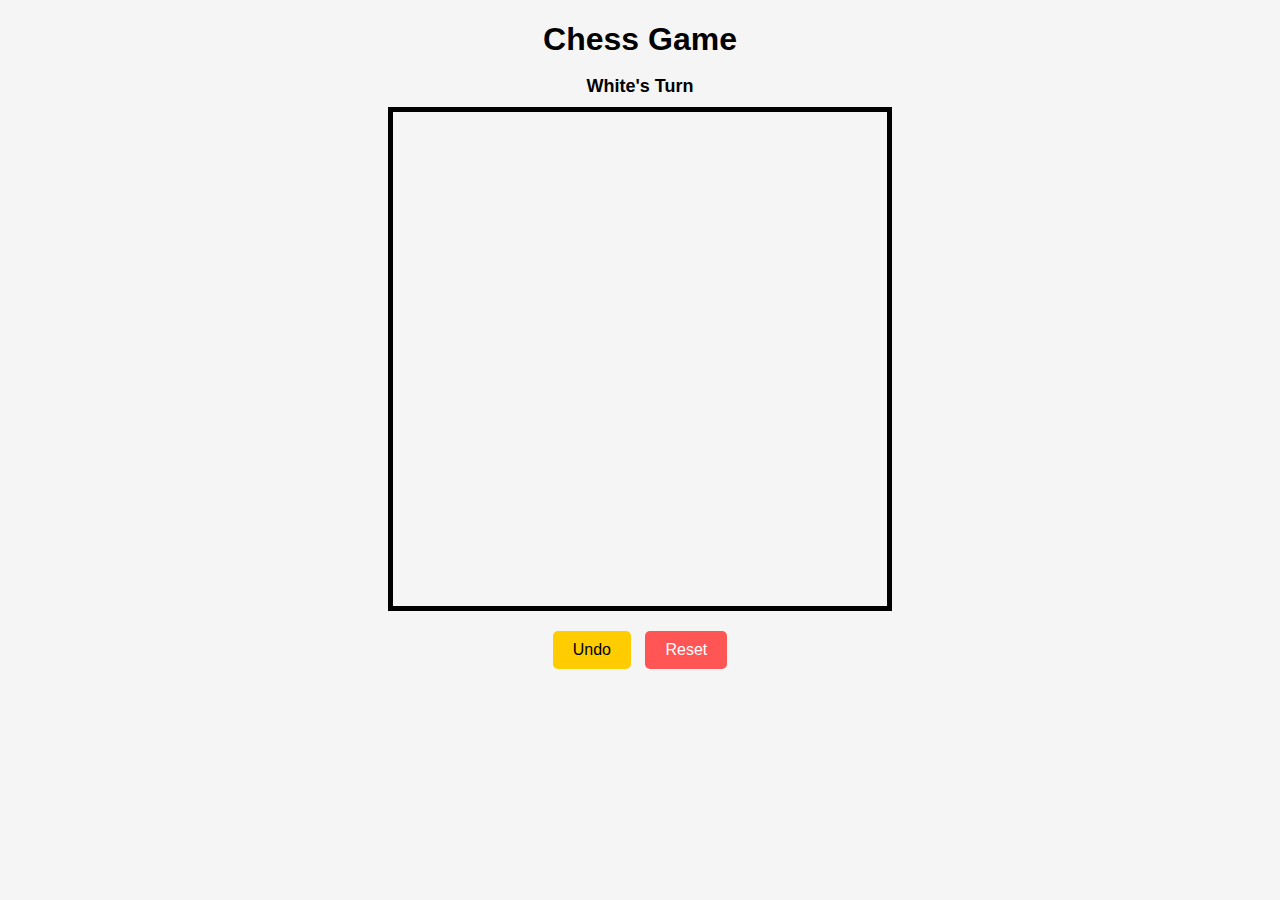
==== in.html @ 85e349fd "shit" ====
<!DOCTYPE html>
<html lang="en">
<head>
    <meta charset="UTF-8">
    <meta name="viewport" content="width=device-width, initial-scale=1.0">
    <title>Chess Game</title>
    <link rel="stylesheet" href="styles.css">
</head>
<body>
    <h1>Chess Game</h1>
    <p id="turn-indicator">White's Turn</p>
    <div class="chess-container">
        <div class="rank-labels"></div>
        <div class="board-wrapper">
            <div class="board"></div>
        </div>
        <div class="file-labels"></div>
    </div>
    <div class="buttons">
        <button id="undo">Undo</button>
        <button id="reset">Reset</button>
    </div>
    <script src="js/board.js"></script>
    <script src="js/movement.js"></script>
    <script src="js/gameLogic.js"></script>
    <script src="js/highlights.js"></script>
    <script src="js/promotion.js"></script>
    <script src="js/main.js"></script>

</body>
</html>
---- styles.css ----
body {
    text-align: center;
    font-family: Arial, sans-serif;
    background-color: #f5f5f5;
}

h1 {
    margin-bottom: 10px;
}

#turn-indicator {
    font-size: 18px;
    font-weight: bold;
    margin-bottom: 10px;
}

.chess-container {
    display: flex;
    flex-direction: column;
    align-items: center;
}

.board-wrapper {
    display: flex;
    position: relative;
}

.rank-labels {
    display: flex;
    flex-direction: column;
    justify-content: space-between;
    font-size: 18px;
    font-weight: bold;
    margin-right: 5px;
}

.file-labels {
    display: flex;
    justify-content: space-between;
    font-size: 18px;
    font-weight: bold;
    margin-top: 5px;
    width: 484px;
}

.board {
    display: grid;
    grid-template-columns: repeat(8, 60px);
    grid-template-rows: repeat(8, 60px);
    gap: 2px;
    width: 494px;
    border: 5px solid black;
}

.square {
    width: 60px;
    height: 60px;
    display: flex;
    align-items: center;
    justify-content: center;
    font-size: 50px;
    font-weight: bold;
    cursor: pointer;
}

.dark {
    background-color: #769656;
}

.light {
    background-color: #eeeed2;
}

.buttons {
    margin-top: 10px;
}

button {
    padding: 10px 20px;
    font-size: 16px;
    margin: 5px;
    cursor: pointer;
    border: none;
    border-radius: 5px;
}

#undo {
    background-color: #ffcc00;
}

#reset {
    background-color: #ff5555;
    color: white;
}

.promotion-menu {
    position: absolute;
    display: flex;
    flex-direction: column;
    background: white;
    border: 2px solid black;
    padding: 5px;
}

.promotion-menu button {
    font-size: 24px;
    width: 40px;
    height: 40px;
    cursor: pointer;
}
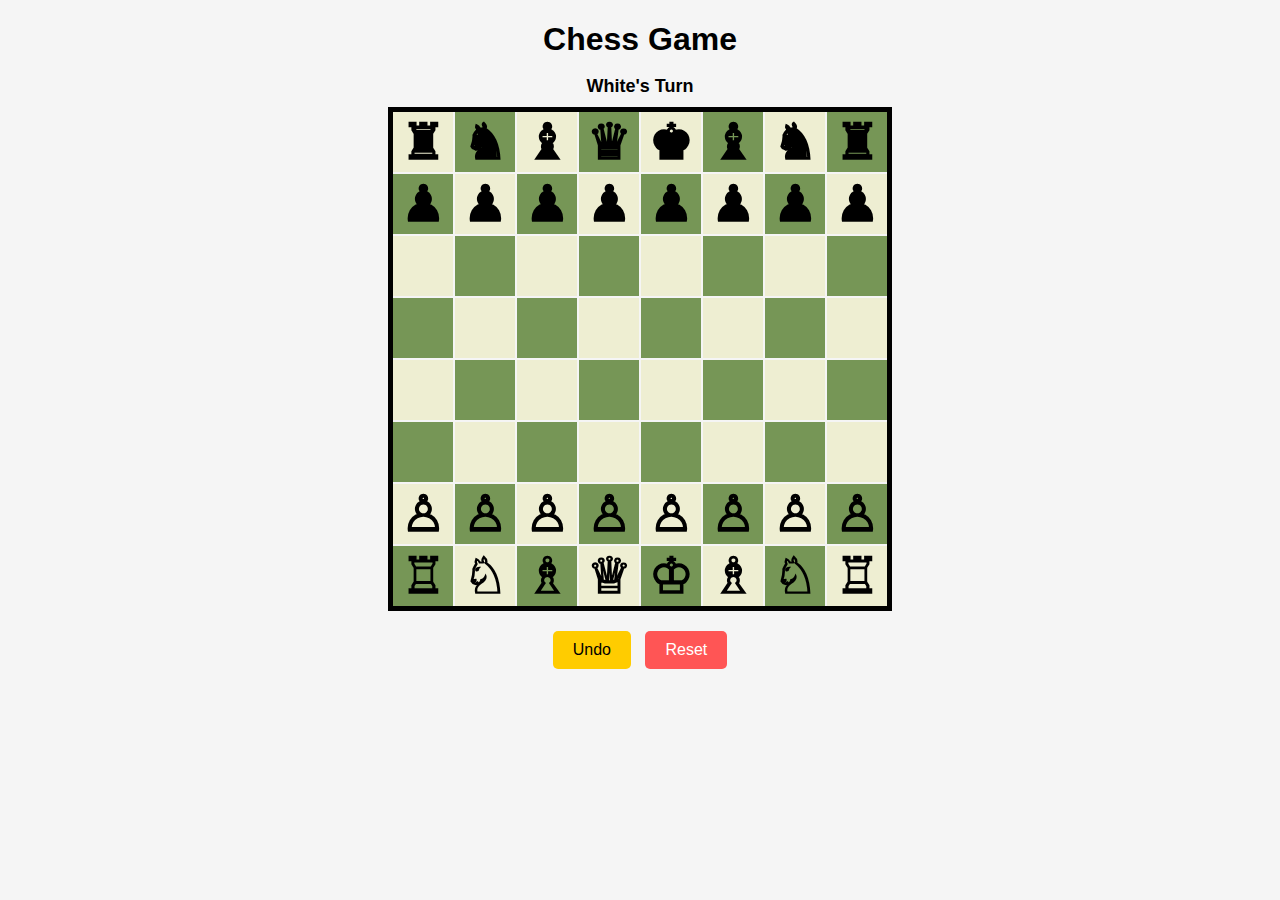
==== commit 2a7ff5d8: "2 file" ====
--- a/in.html
+++ b/in.html
@@ -20,12 +20,8 @@
         <button id="undo">Undo</button>
         <button id="reset">Reset</button>
     </div>
-    <script src="js/board.js"></script>
-    <script src="js/movement.js"></script>
-    <script src="js/gameLogic.js"></script>
-    <script src="js/highlights.js"></script>
-    <script src="js/promotion.js"></script>
-    <script src="js/main.js"></script>
+
+    <script src="script.js"></script>
 
 </body>
 </html>
